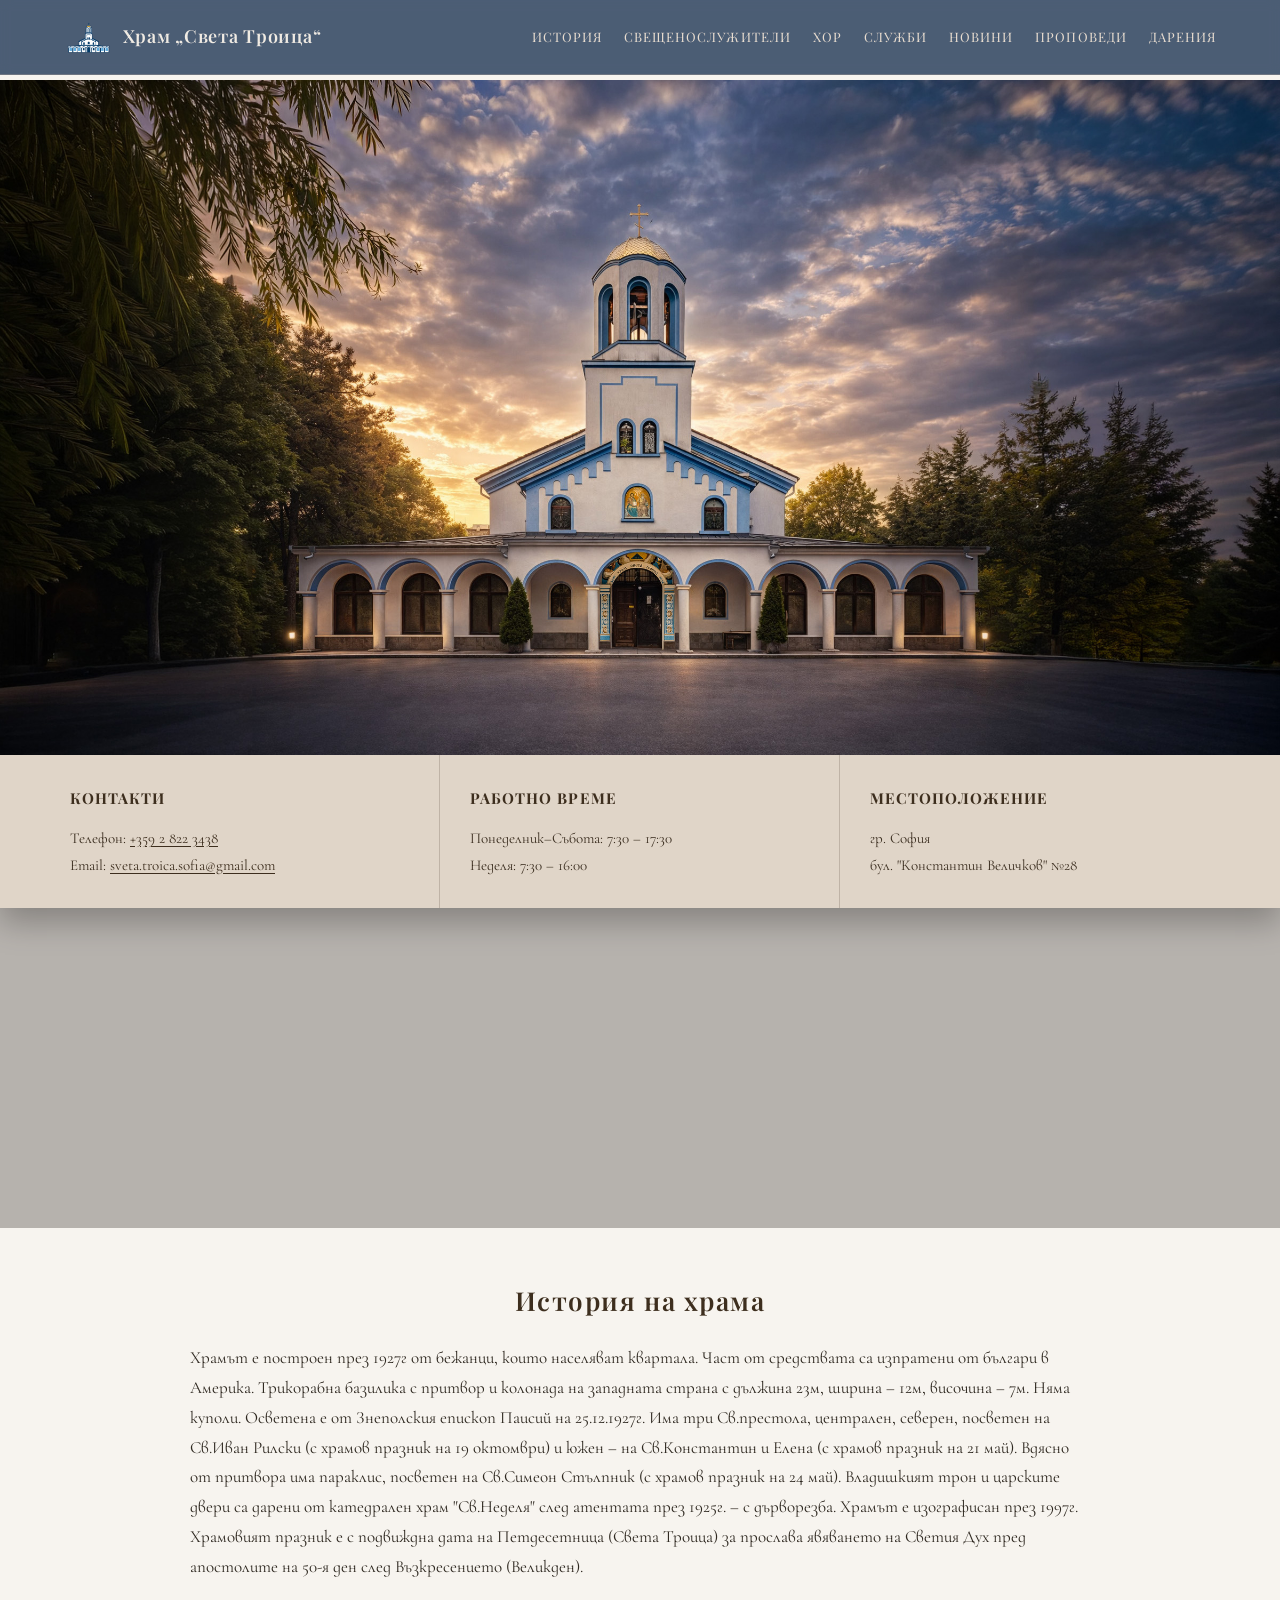
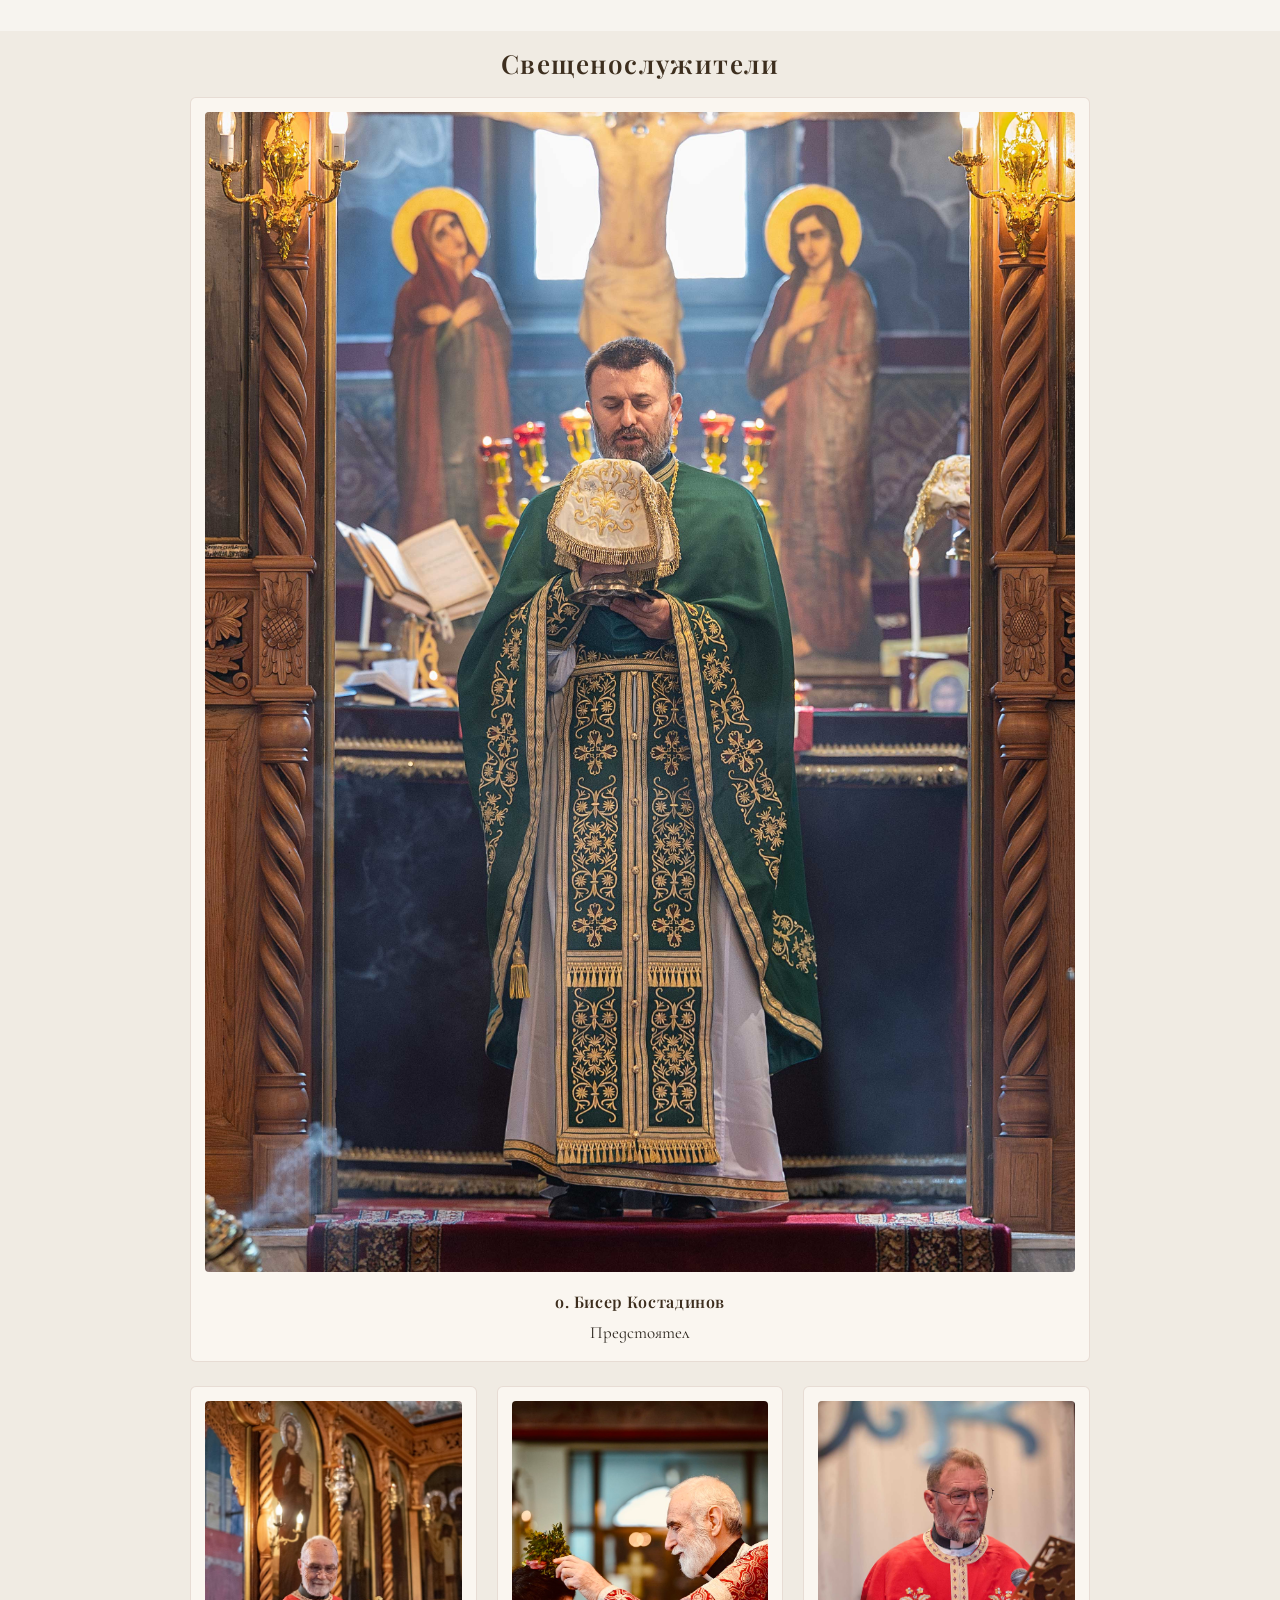
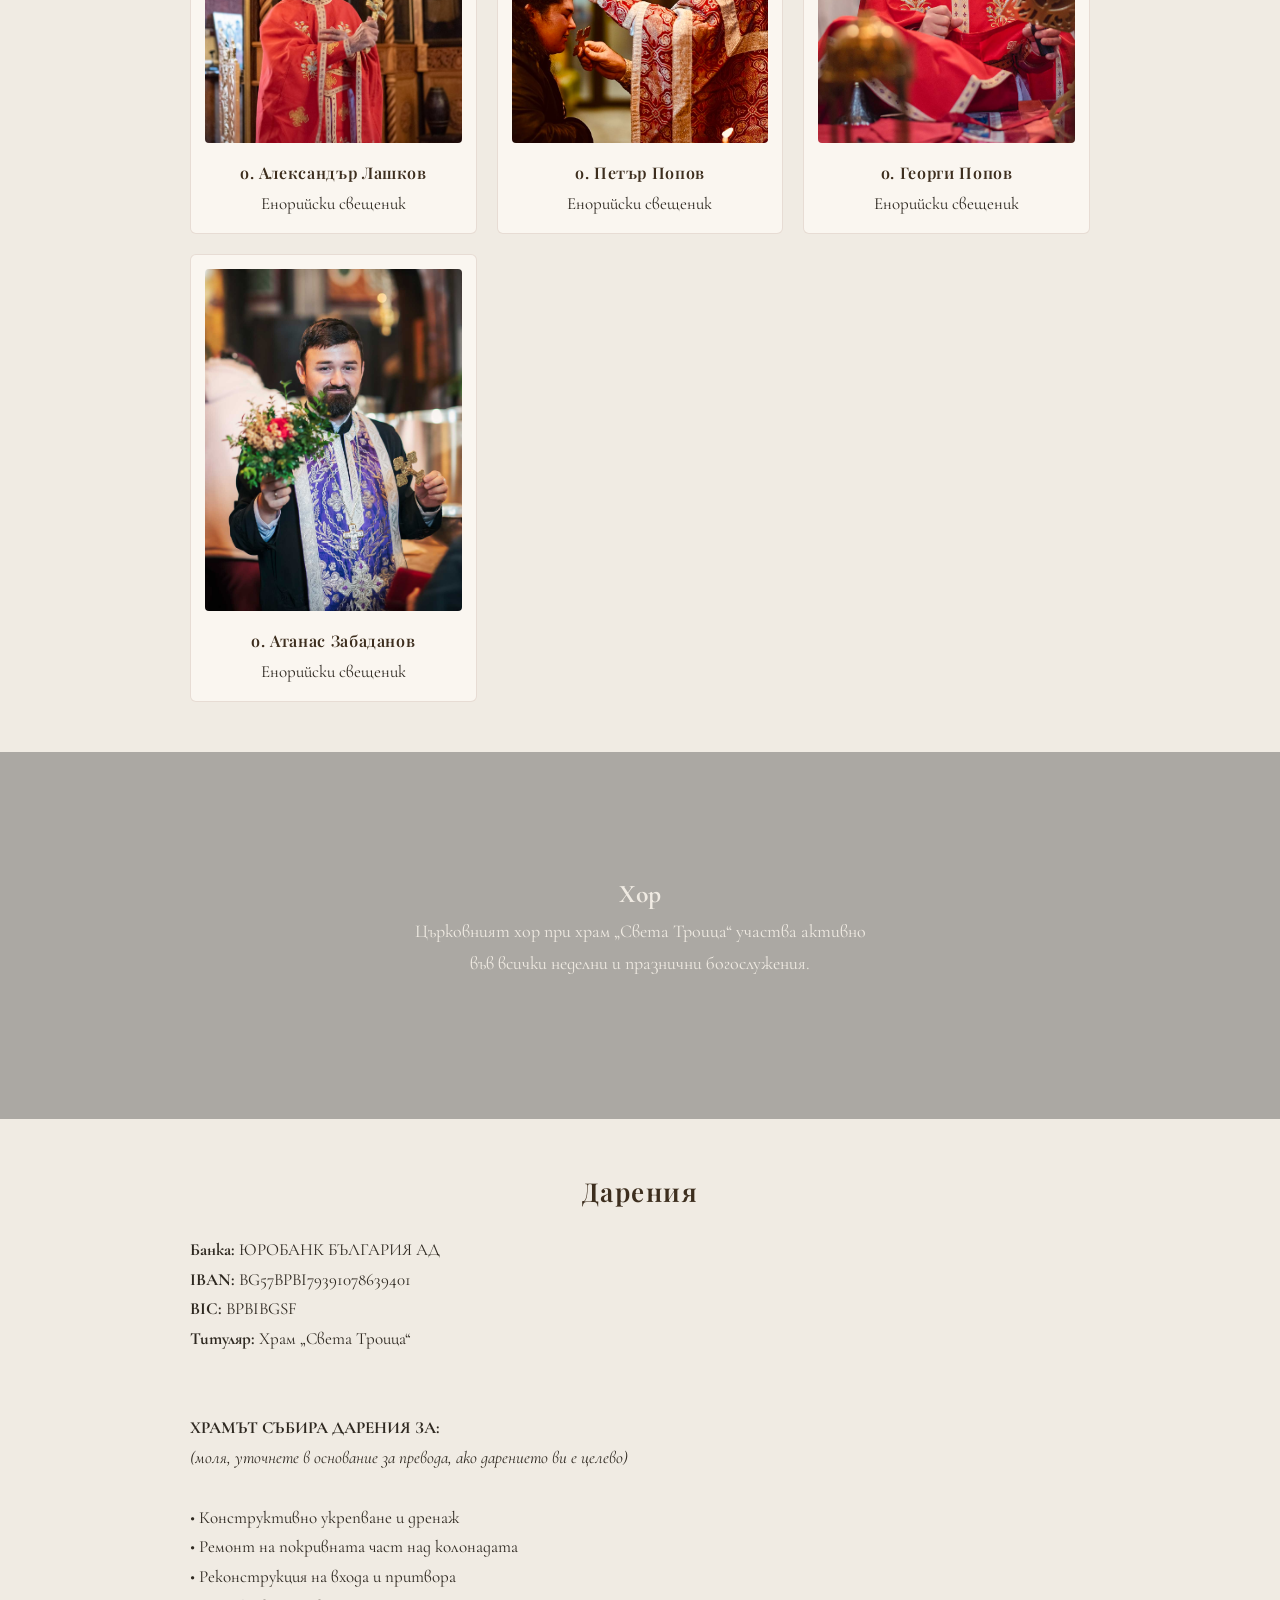
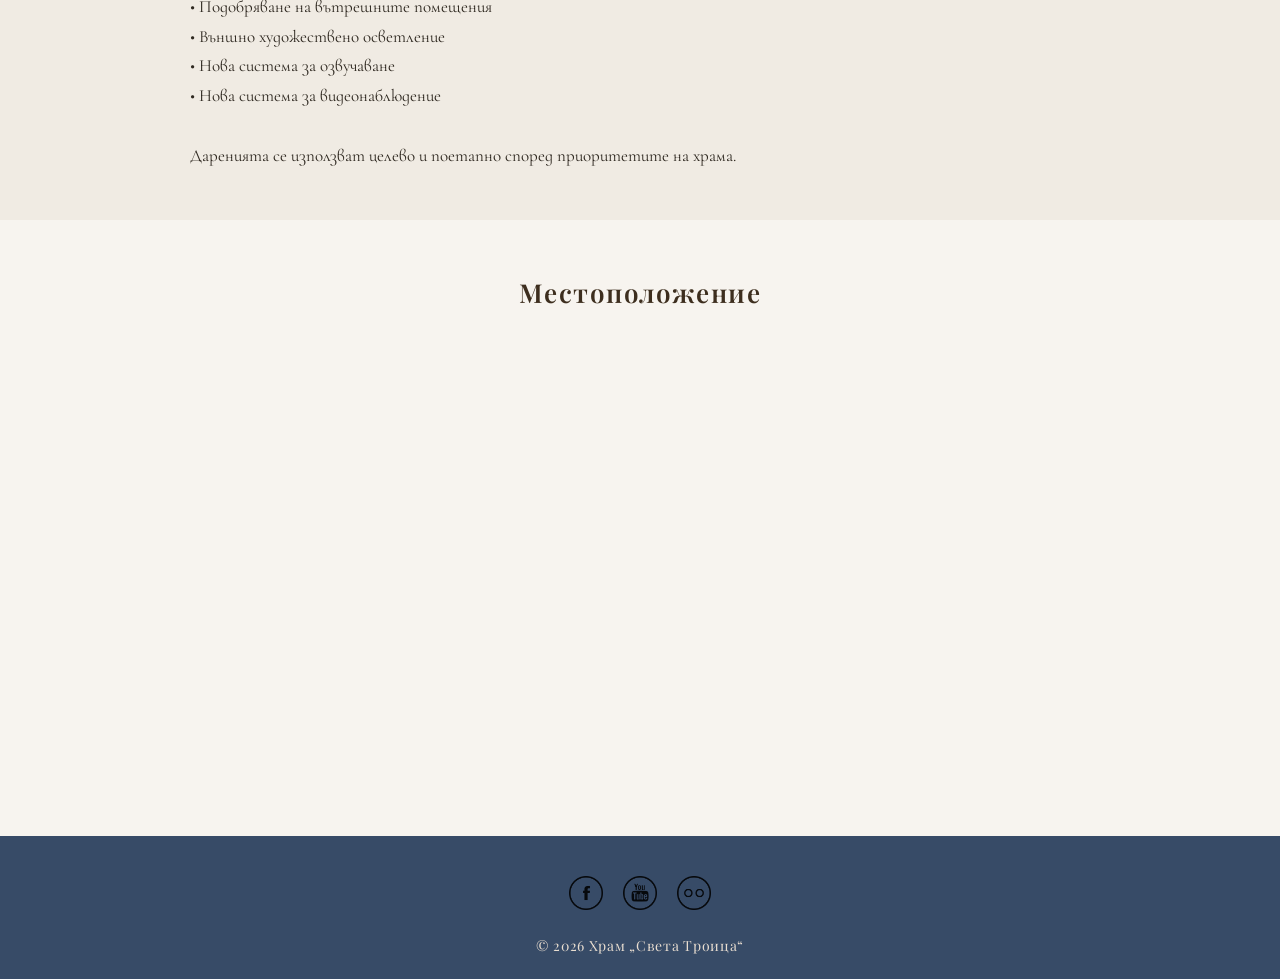
==== index.html @ 2661fd7b "Initial commit – Храм Света Троица website" ====
<!DOCTYPE html>
<html lang="bg">
<head>
  <meta charset="UTF-8">

  <title>Храм „Света Троица“ – София | Контакти, история, дарения</title>

  <meta name="viewport" content="width=device-width, initial-scale=1.0">

  <meta name="description" content="Официален сайт на православен храм „Света Троица“ – София (бул. Константин Величков 28). История, свещенослужители, хор, дарения и контакти.">
  <meta name="robots" content="index,follow,max-image-preview:large,max-snippet:-1,max-video-preview:-1">

  <!-- Canonical (важно) -->
  <link rel="canonical" href="https://svetatroica.com/">

  <!-- Language -->
  <meta http-equiv="content-language" content="bg">
  <link rel="alternate" hreflang="bg" href="https://svetatroica.com/">

  <!-- Favicon -->
  <link rel="icon" type="image/png" href="/favicon.png">
  <link rel="apple-touch-icon" href="/favicon.png">

  <!-- Open Graph (Facebook) -->
  <meta property="og:locale" content="bg_BG">
  <meta property="og:type" content="website">
  <meta property="og:title" content="Храм „Света Троица“ – София">
  <meta property="og:description" content="История, свещенослужители, хор, дарения и контакти.">
  <meta property="og:url" content="https://svetatroica.com/">
  <meta property="og:site_name" content="Храм „Света Троица“">
  <meta property="og:image" content="https://svetatroica.com/images/og-cover.jpg">
  <meta property="og:image:width" content="1200">
  <meta property="og:image:height" content="630">

  <!-- Twitter -->
  <meta name="twitter:card" content="summary_large_image">
  <meta name="twitter:title" content="Храм „Света Троица“ – София">
  <meta name="twitter:description" content="Официален сайт. Контакти, история, свещенослужители, хор, дарения.">
  <meta name="twitter:image" content="https://svetatroica.com/images/og-cover.jpg">

  <!-- Fonts -->
  <link rel="preconnect" href="https://fonts.googleapis.com">
  <link rel="preconnect" href="https://fonts.gstatic.com" crossorigin>
  <link href="https://fonts.googleapis.com/css2?family=Playfair+Display:ital,wght@0,400;0,600;0,700;1,400&family=Cormorant+Garamond:ital,wght@0,400;0,500;0,600;1,400&display=swap" rel="stylesheet">

  <!-- CSS -->
  <link rel="stylesheet" href="css/style.css">

  <!-- Structured Data (виж точка 2) -->
  <script type="application/ld+json">
  {
    "@context": "https://schema.org",
    "@graph": [
      {
        "@type": "WebSite",
        "@id": "https://svetatroica.com/#website",
        "url": "https://svetatroica.com/",
        "name": "Храм „Света Троица“",
        "inLanguage": "bg"
      },
      {
        "@type": "PlaceOfWorship",
        "@id": "https://svetatroica.com/#place",
        "name": "Храм „Света Троица“",
        "url": "https://svetatroica.com/",
        "telephone": "+35928223438",
        "email": "sveta.troica.sofia@gmail.com",
        "image": "https://svetatroica.com/images/hero.jpg",
        "address": {
          "@type": "PostalAddress",
          "addressCountry": "BG",
          "addressLocality": "София",
          "streetAddress": "бул. „Константин Величков“ 28"
        },
        "geo": {
          "@type": "GeoCoordinates",
          "latitude": 42.7041991,
          "longitude": 23.2977231
        },
        "sameAs": [
          "https://www.facebook.com/sveta.troica.sofia",
          "https://www.youtube.com/@SvetaTroica"
        ]
      }
    ]
  }
  </script>
</head>

<body id="top">

<header class="site-header">
    <div class="header-inner">
        <div class="logo">
            <a href="#top">
                <img src="images/logo.png" alt="Храм Света Троица" loading="lazy">
                <span>Храм „Света Троица“</span>
            </a>
        </div>

    <button class="hamburger" id="hamburger"
            aria-label="Отвори меню"
            aria-controls="main-menu"
            aria-expanded="false"
            type="button">
      <span></span><span></span><span></span>
    </button>

    <nav class="main-nav" id="main-menu">
      <ul>
        <li><a href="#history">История</a></li>
        <li><a href="#clergy">Свещенослужители</a></li>
        <li><a href="#musician">Хор</a></li>
        <li><a href="sedmichno-razpisanie.html">Служби</a></li>
        <li><a href="novini.html">Новини</a></li>
        <li><a href="propovedi.html">Проповеди</a></li>
        <li><a href="#donations">Дарения</a></li>
      </ul>
    </nav>
    
    </div>
</header>

<section class="hero-full"></section>

<section class="info-bar-full">
    <div class="info-bar-inner">
        <div class="info-box">
            <h3>Контакти</h3>
            <p>Телефон: <a href="tel:+35928223438" class="phone-link">+359 2 822 3438</a></p>
            <p>Email: <a id="emailLink"></a></p>
        </div>

        <div class="info-box">
            <h3>Работно време</h3>
            <p>Понеделник–Събота: 7:30 – 17:30</p>
            <p>Неделя: 7:30 – 16:00</p>
        </div>

        <div class="info-box">
            <h3>Местоположение</h3>
            <p>гр. София</p>
            <p>бул. "Константин Величков" №28</p>
        </div>
    </div>
</section>

<section class="image-divider">
    <div class="image-divider-overlay"></div>
</section>

<section id="history" class="section light">
    <div class="section-inner">
        <h2>История на храма</h2>
        <p>
Храмът е построен през 1927г от бежанци, които населяват квартала. Част от средствата са изпратени от българи в Америка.
Трикорабна базилика с притвор и колонада на западната страна с дължина 23м, ширина – 12м, височина – 7м. Няма куполи. Осветена е от Знеполския епископ Паисий на 25.12.1927г.

Има три Св.престола, централен, северен, посветен на Св.Иван Рилски (с храмов празник на 19 октомври) и южен – на Св.Константин и Елена (с храмов празник на 21 май). Вдясно от притвора има параклис, посветен на Св.Симеон Стълпник (с храмов празник на 24 май). Владишкият трон и царските двери са дарени от катедрален храм "Св.Неделя" след атентата през 1925г. – с дърворезба.
Храмът е изографисан през 1997г.

Храмовият празник е с подвиждна дата на Петдесетница (Света Троица) за прослава явяването на Светия Дух пред апостолите на 50-я ден след Възкресението (Великден).        </p>
    </div>
</section>

<section id="clergy" class="section">
    <div class="section-inner">
        <h2>Свещенослужители</h2>

        <div class="clergy-card">
            <img src="images/priest5.jpg" alt="Свещеник" loading="lazy">
            <h3>о. Бисер Костадинов</h3>
            <p>Предстоятел</p>
        </div>

        <div class="clergy-grid">
            <div class="clergy-card">
                <img src="images/priest1.jpg" alt="Свещеник" loading="lazy">
                <h3>о. Александър Лашков</h3>
                <p>Енорийски свещеник</p>
            </div>

            <div class="clergy-card">
                <img src="images/priest2-a.jpg" alt="Свещеник" loading="lazy">
                <h3>о. Петър Попов</h3>
                <p>Енорийски свещеник</p>
            </div>

            <div class="clergy-card">
                <img src="images/priest3.jpg" alt="Свещеник" loading="lazy">
                <h3>о. Георги Попов</h3>
                <p>Енорийски свещеник</p>
            </div>

            <div class="clergy-card">
                <img src="images/priest4.jpg" alt="Свещеник" loading="lazy">
                <h3>о. Атанас Забаданов</h3>
                <p>Енорийски свещеник</p>
            </div>
        </div>
    </div>
</section>

<section id="musician" class="choir-section">
    <div class="choir-overlay"></div>

    <div class="section-inner choir-inner">
        <h2>Хор</h2>

        <div class="choir-text">
            <p>
                Църковният хор при храм „Света Троица“ участва активно<br>
                във всички неделни и празнични богослужения.
            </p>
        </div>
    </div>
</section>

<section id="donations" class="section">
    <div class="section-inner">
        <h2>Дарения</h2>
        <p><strong>Банка:</strong> ЮРОБАНК БЪЛГАРИЯ АД</p>
        <p><strong>IBAN:</strong> BG57BPBI79391078639401</p>
        <p><strong>BIC:</strong> BPBIBGSF</p>
        <p><strong>Титуляр:</strong> Храм „Света Троица“</p>
        <br><br>
        <p><strong>ХРАМЪТ СЪБИРА ДАРЕНИЯ ЗА:</strong></p><p><i>(моля, уточнете в основание за превода, ако дарението ви е целево)</i></p>
        <br><p></p>
        <p>• Конструктивно укрепване и дренаж</p>
        <p>• Ремонт на покривната част над колонадата</p>
        <p>• Реконструкция на входа и притвора</p>
        <p>• Подобряване на вътрешните помещения</p>
        <p>• Външно художествено осветление</p>
        <p>• Нова система за озвучаване</p>
        <p>• Нова система за видеонаблюдение</p>
        <p></p><br>
        <p>Даренията се използват целево и поетапно според приоритетите на храма.</p>
    </div>
</section>

<section id="contact" class="section light">
    <div class="section-inner">
        <h2>Местоположение</h2>
        <section class="map-full">
            <iframe
                src="https://www.google.com/maps/embed?pb=!1m14!1m12!1m3!1d816.5026590403425!2d23.297723137511618!3d42.704199076669816!2m3!1f0!2f0!3f0!3m2!1i1024!2i768!4f13.1!5e1!3m2!1sbg!2sbg!4v1768508680364!5m2!1sbg!2sbg"
                loading="lazy"
                referrerpolicy="no-referrer-when-downgrade">
            </iframe>
        </section>
    </div>
</section>

<footer class="site-footer">
    <div class="social-links">
        <a href="https://www.facebook.com/sveta.troica.sofia" target="_blank" rel="noopener">
            <img src="images/facebook.png" alt="Facebook">
        </a>

        <a href="https://www.youtube.com/@SvetaTroica" target="_blank" rel="noopener">
            <img src="images/youtube.png" alt="YouTube">
        </a>

        <a href="http://www.flickr.com/photos/svetatroicasofia/" target="_blank" rel="noopener">
            <img src="images/flickr.png" alt="Flickr">
        </a>
</div>

    <p><br>© 2026 Храм „Света Троица“</p>
</footer>

<script src="js/main.js"></script>

<script>
  (function () {
    const user = "sveta.troica.sofia";
    const domain = "gmail.com";
    const email = user + "@" + domain;

    const a = document.getElementById("emailLink");
    a.href = "mailto:" + email;
    a.textContent = email;
  })();
</script>

<div id="lightbox" class="lightbox">
    <span class="lightbox-close">&times;</span>
    <img class="lightbox-image" src="" alt="">
</div>

</body>
</html>
---- css/style.css ----
/* =========================
   THEME  — palette drawn from hero.jpg
   Sky / deep slate-blue  : #304060 → #3d5070
   Church stone / warm sand: #c0b0a0 → #e8ddd0
   Dusty rose accent       : #a08080 → #b09080
   Dark text               : #1e1a16
========================= */
:root {
  /* backgrounds */
  --stone-light:   #f0ebe3;   /* lightest warm stone — section bg */
  --stone-lighter: #f7f4ef;   /* near-white stone — alternate section */
  --stone-mid:     #e0d5c8;   /* mid stone — info bar, borders */

  /* accent */
  --gold-accent:   #b09080;   /* dusty rose-terracotta from church walls */
  --gold-accent-light: #c8b4a4;

  /* header / footer — deep slate-blue sky */
  --header-bg:        rgba(52, 72, 100, 0.88);
  --header-bg-strong: rgba(52, 72, 100, 0.98);
  --header-border:    rgba(192, 176, 160, 0.30);

  /* text */
  --text-dark:  #1e1a16;      /* near-black warm */
  --text-body:  #2e2820;
  --title:      #3d2e1e;      /* deep warm brown — headings */

  scroll-padding-top: 32px;
}

section[id] {
  scroll-margin-top: 32px;
}

/* =========================
   RESET + BASE
========================= */
* { margin: 0; padding: 0; box-sizing: border-box; }

html { scroll-behavior: auto; }
html, body { width: 100%; overflow-x: hidden; }

body {
  font-family: 'Cormorant Garamond', Georgia, serif;
  font-size: 17px;
  line-height: 1.75;
  color: var(--text-body);
  background: var(--stone-lighter);
  padding-top: 0;
}

img, iframe { max-width: 100%; }

/* =========================
   HEADER
========================= */
.site-header {
  position: fixed;
  top: 0;
  left: 0;
  width: 100%;
  background: var(--header-bg);
  backdrop-filter: blur(6px);
  border-bottom: 1px solid var(--header-border);
  z-index: 1000;
}

.header-inner {
  max-width: 1200px;
  margin: 0 auto;
  padding: 20px 24px;
  display: flex;
  justify-content: space-between;
  align-items: center;
  gap: 12px;
}

.logo a {
  display: flex;
  align-items: center;
  gap: 10px;
  text-decoration: none;
  color: #f0ebe3;
  font-family: 'Playfair Display', serif;
  font-size: 18px;
  font-weight: 600;
  letter-spacing: 0.04em;
}

.logo img {
  height: 34px;
  width: auto;
}

.logo span { white-space: nowrap; }

/* =========================
   NAV (DESKTOP)
========================= */
.main-nav ul {
  list-style: none;
  display: flex;
  gap: 22px;
  align-items: center;
}

.main-nav a {
  text-decoration: none;
  color: #e8ddd0;
  font-family: 'Playfair Display', serif;
  font-size: 13px;
  letter-spacing: 0.08em;
  text-transform: uppercase;
  transition: color 0.2s ease;
}

.main-nav a:hover { color: var(--gold-accent-light); }

/* =========================
   HAMBURGER
========================= */
.hamburger {
  display: none;
  width: 44px;
  height: 44px;
  border: 0;
  background: transparent;
  cursor: pointer;
  flex-direction: column;
  justify-content: center;
  align-items: center;
  gap: 6px;
}

.hamburger span {
  width: 26px;
  height: 3px;
  background: #e8ddd0;
  border-radius: 2px;
}

/* =========================
   HERO
========================= */
.hero-full {
  position: relative;
  height: 75vh;
  background-image: url("../images/hero.jpg");
  background-size: cover;
  background-position: center 30%;
  margin-top: 80px;        /* push below the fixed header */
}


/* =========================
   SECTIONS
========================= */
.section {
  padding: 50px 20px;
  background: var(--stone-light);
}

.section.light { background: var(--stone-lighter); }

.section-inner {
  max-width: 900px;
  margin: 0 auto;
}

.section h2 {
  font-family: 'Playfair Display', serif;
  font-size: 26px;
  font-weight: 600;
  letter-spacing: 0.06em;
  margin-bottom: 20px;
  text-align: center;
  color: var(--title);
}

/* =========================
   GALLERY (if used)
========================= */
.gallery-grid {
  display: grid;
  grid-template-columns: repeat(auto-fit, minmax(260px, 1fr));
  gap: 20px;
  margin-top: 30px;
}

.gallery-grid img {
  border: 3px solid rgba(176,144,128,0.55);
  border-radius: 2px;
  width: 100%;
  height: 200px;
  object-fit: cover;
  cursor: pointer;
}

.horizontal-gallery {
  display: flex;
  gap: 20px;
  overflow-x: auto;
  padding: 20px 0;
  scroll-snap-type: x mandatory;
  -webkit-overflow-scrolling: touch;
}

.horizontal-gallery img {
  flex: 0 0 auto;
  width: 320px;
  height: 220px;
  object-fit: cover;
  border-radius: 4px;
  scroll-snap-align: start;
  box-shadow: 0 6px 14px rgba(0,0,0,0.18);
}

.horizontal-gallery::-webkit-scrollbar { height: 8px; }
.horizontal-gallery::-webkit-scrollbar-thumb {
  background: rgba(176,144,128,0.55);
  border-radius: 4px;
}
.horizontal-gallery::-webkit-scrollbar-track { background: transparent; }

/* =========================
   CLERGY
========================= */
#clergy {
  padding-top: 10px;
}

#clergy h2 {
  margin-bottom: 10px;
}

.clergy-grid {
  display: grid;
  grid-template-columns: repeat(auto-fit, minmax(240px, 1fr));
  gap: 20px;
  margin-top: 24px;
}

.clergy-card {
  text-align: center;
  background: rgba(255,252,248,0.65);
  padding: 14px;
  border-radius: 6px;
  border: 1px solid rgba(176,144,128,0.25);
}

.clergy-card img {
  width: 100%;
  aspect-ratio: 3 / 4;
  object-fit: cover;
  object-position: center top;
  border-radius: 4px;
}

.clergy-card h3 {
  font-family: 'Playfair Display', serif;
  font-size: 16px;
  font-weight: 600;
  letter-spacing: 0.04em;
  margin-top: 6px;
  margin-bottom: 2px;
  color: var(--title);
}

/* =========================
   INFO BAR
========================= */
.info-bar-full {
  width: 100%;
  background: var(--stone-mid);
  box-shadow: 0 14px 30px rgba(0,0,0,0.28);
  z-index: 10;
}

.info-bar-inner {
  max-width: 1200px;
  margin: 0 auto;
  display: grid;
  grid-template-columns: repeat(3, 1fr);
}

.info-box {
  background: var(--stone-mid);
  color: var(--text-dark);
  padding: 30px;
  border-right: 1px solid rgba(61,46,30,0.20);
}

.info-box:last-child { border-right: none; }

.info-box h3 {
  font-family: 'Playfair Display', serif;
  font-size: 15px;
  letter-spacing: 0.07em;
  text-transform: uppercase;
  margin-bottom: 14px;
  color: var(--title);
}

.info-box p {
  color: #3b2e20;
  font-size: 15px;
}

.info-box a {
  color: var(--title);
  text-decoration: underline;
  text-underline-offset: 3px;
}

.phone-link {
  white-space: nowrap;
}

@media (max-width: 768px) {
  .phone-link {
    display: inline-block;
    background: var(--gold-accent);
    color: #fff !important;
    text-decoration: none;
    padding: 8px 20px;
    border-radius: 5px;
    font-weight: 600;
    font-size: 16px;
    margin-top: 6px;
    transition: background 0.2s;
  }

  .phone-link:active {
    background: #7a5d4d;
  }
}

/* =========================
   IMAGE DIVIDER
========================= */
.image-divider {
  width: 100%;
  height: 320px;
  position: relative;
  background-image: url("../images/divider.jpg");
  background-size: cover;
  background-position: center;
  background-attachment: fixed;
}

.image-divider::after {
  content: "";
  position: absolute;
  inset: 0;
  background: rgba(30,26,22,0.30);
}

/* =========================
   CHOIR SECTION
========================= */
.choir-section {
  position: relative;
  background-image: url("../images/choir.jpg");
  background-size: cover;
  background-position: center;
  background-attachment: fixed;
  padding: 120px 0;
  color: #f0ebe3;
}

.choir-overlay {
  position: absolute;
  inset: 0;
  background: rgba(30,26,22,0.35);
}

.choir-inner {
  position: relative;
  z-index: 2;
  text-align: center;
  max-width: 800px;
}

.choir-inner h2 {
  color: #f0ebe3;
}

.choir-text p {
  margin-bottom: 20px;
  font-size: 18px;
  line-height: 1.75;
  color: #f0ebe3;
}

/* =========================
   MAP
========================= */
.map-full {
  width: 100vw;
  position: relative;
  left: 50%;
  right: 50%;
  margin-left: -50vw;
  margin-right: -50vw;
  height: 450px;
}

.map-full iframe {
  width: 100%;
  height: 100%;
  border: 0;
  display: block;
}

/* =========================
   FOOTER + SOCIAL
========================= */
.site-footer {
  background: var(--header-bg-strong);
  color: #e8ddd0;
  text-align: center;
  padding: 20px;
  font-size: 14px;
  font-family: 'Playfair Display', serif;
  letter-spacing: 0.05em;
}

.social-links {
  margin-top: 20px;
  display: flex;
  justify-content: center;
  gap: 20px;
}

.social-links a {
  display: inline-flex;
  align-items: center;
  justify-content: center;
}

.social-links img {
  width: 34px;
  height: 34px;
  object-fit: contain;
  opacity: 0.88;
  transition: transform 0.2s ease, opacity 0.2s ease;
}

.social-links a:hover img {
  transform: scale(1.12);
  opacity: 1;
  filter: drop-shadow(0 0 6px rgba(192,176,160,0.65));
}

/* =========================
   LIGHTBOX
========================= */
.lightbox {
  position: fixed;
  inset: 0;
  background: rgba(0,0,0,0.92);
  display: none;
  align-items: center;
  justify-content: center;
  z-index: 9999;
}

.lightbox img {
  max-width: 90%;
  max-height: 90%;
  object-fit: contain;
  box-shadow: 0 0 40px rgba(0,0,0,0.6);
}

.lightbox.active { display: flex; }

.lightbox-close {
  position: absolute;
  top: 25px;
  right: 35px;
  font-size: 40px;
  color: #e8ddd0;
  cursor: pointer;
  font-weight: 300;
}

/* =========================
   MOBILE
========================= */
@media (max-width: 768px) {
  .hero-full {
    margin-top: -72px;
  }

  .logo a {
    font-size: 15px;
  }

  .logo span {
    white-space: normal;
    line-height: 1.2;
  }

  .hamburger { display: flex; }

  .main-nav {
    position: fixed;
    top: 72px;
    left: 0;
    width: 100%;
    display: none;
    background: var(--header-bg-strong);
    backdrop-filter: blur(6px);
    -webkit-backdrop-filter: blur(6px);
    border-bottom: 1px solid var(--header-border);
  }

  .main-nav.active { display: block; }

  .main-nav ul {
    flex-direction: column;
    padding: 16px 20px;
    gap: 14px;
  }

  .info-bar-inner { grid-template-columns: 1fr; }
  .info-box {
    border-right: none;
    border-bottom: 1px solid rgba(61,46,30,0.15);
  }
  .info-box:last-child { border-bottom: none; }

  .map-full { height: 300px; }
  .image-divider { height: 220px; background-attachment: scroll; }
  .choir-section { background-attachment: scroll; padding: 80px 0; }

  .section { padding: 40px 18px; }
  .section h2 { font-size: 22px; }

  .clergy-card img {
    height: auto;
    aspect-ratio: 3 / 4;
    object-fit: cover;
    object-position: center top;
  }

  .hero-full {
    height: 60vh;
    margin-top: 72px;
  }
}
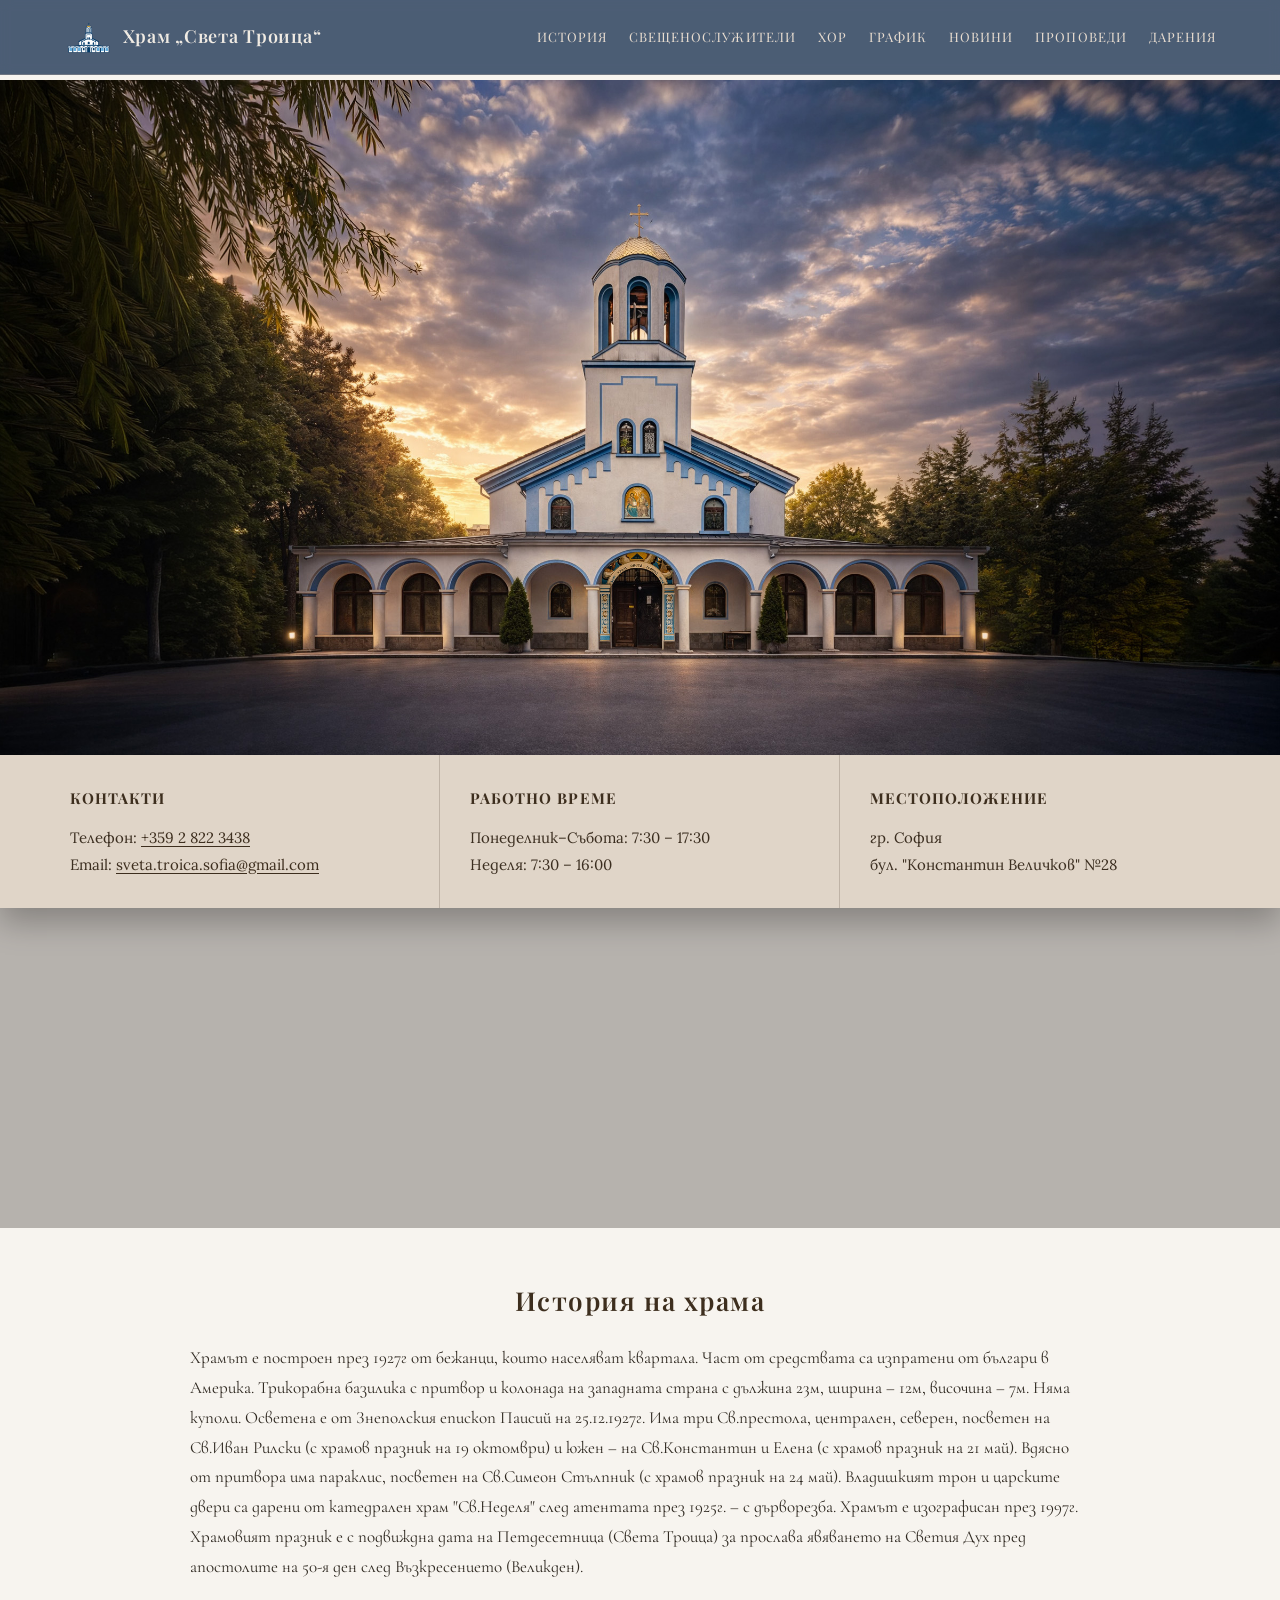
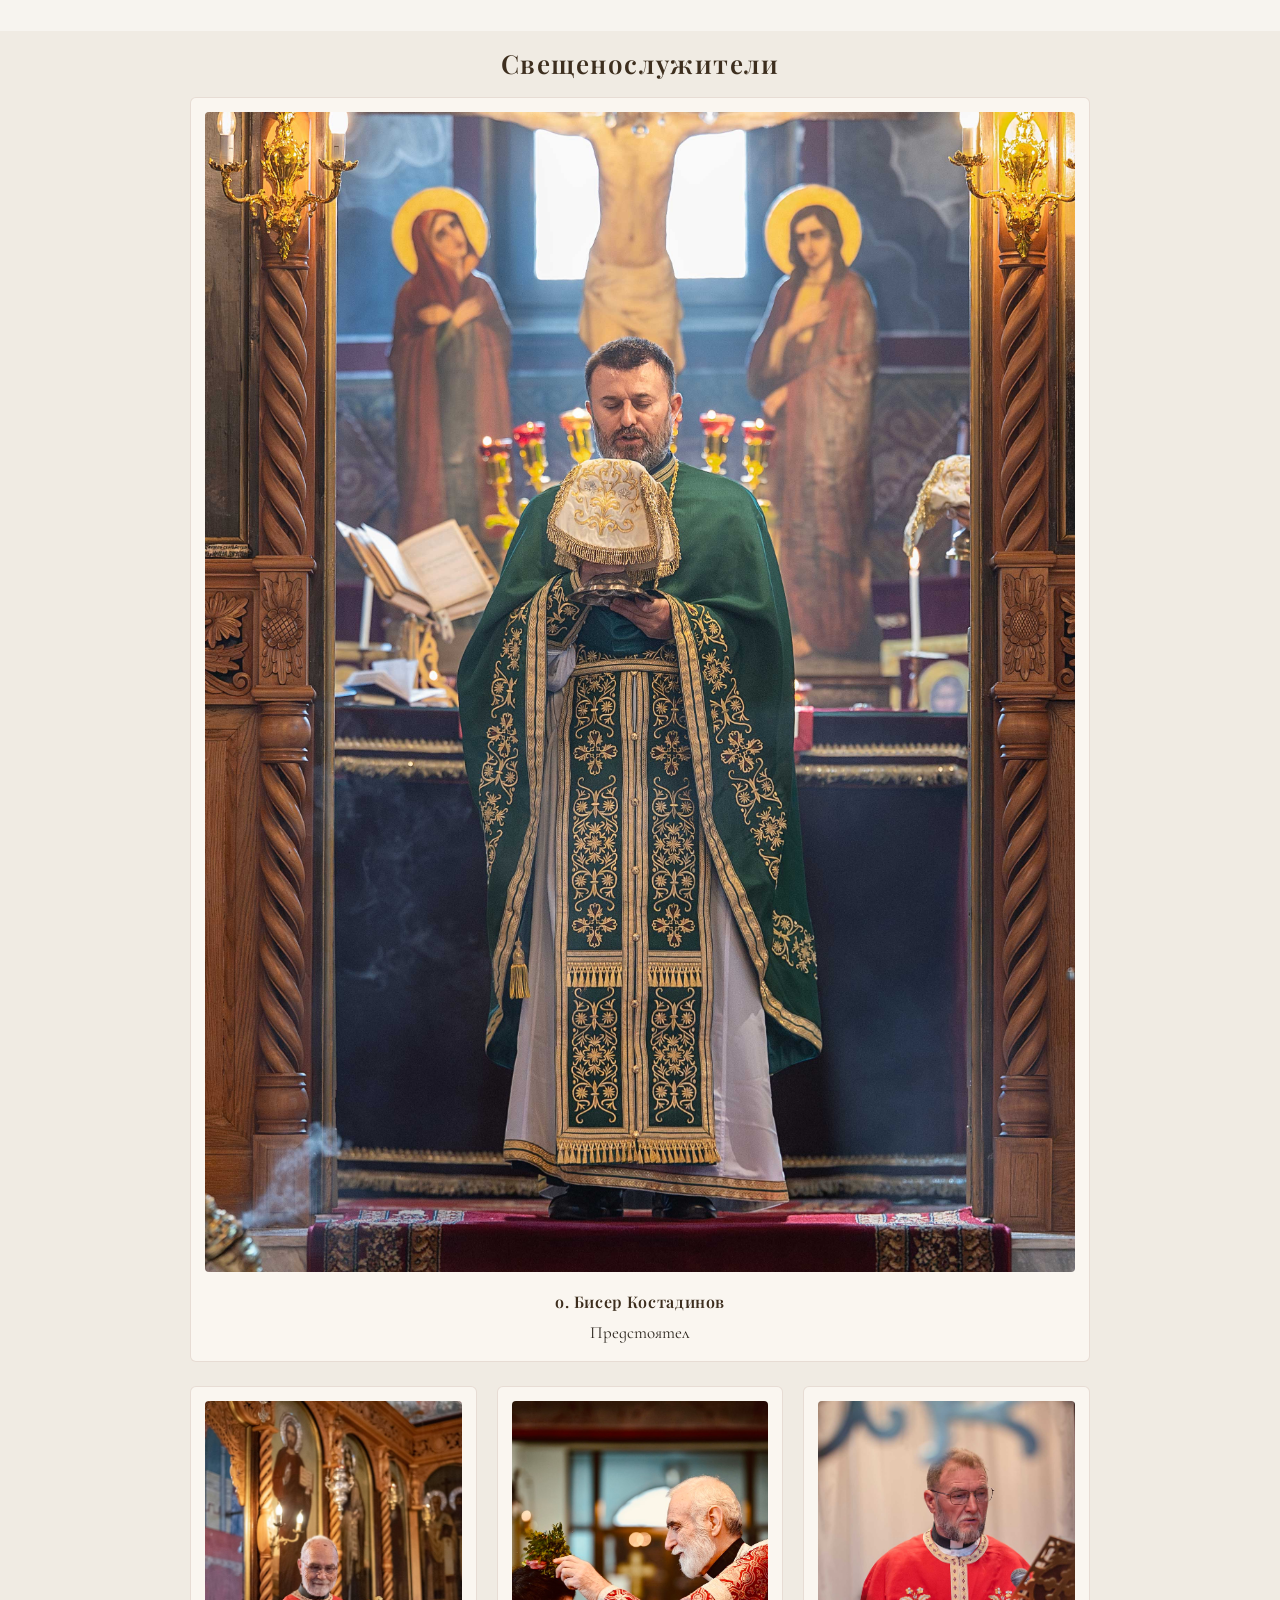
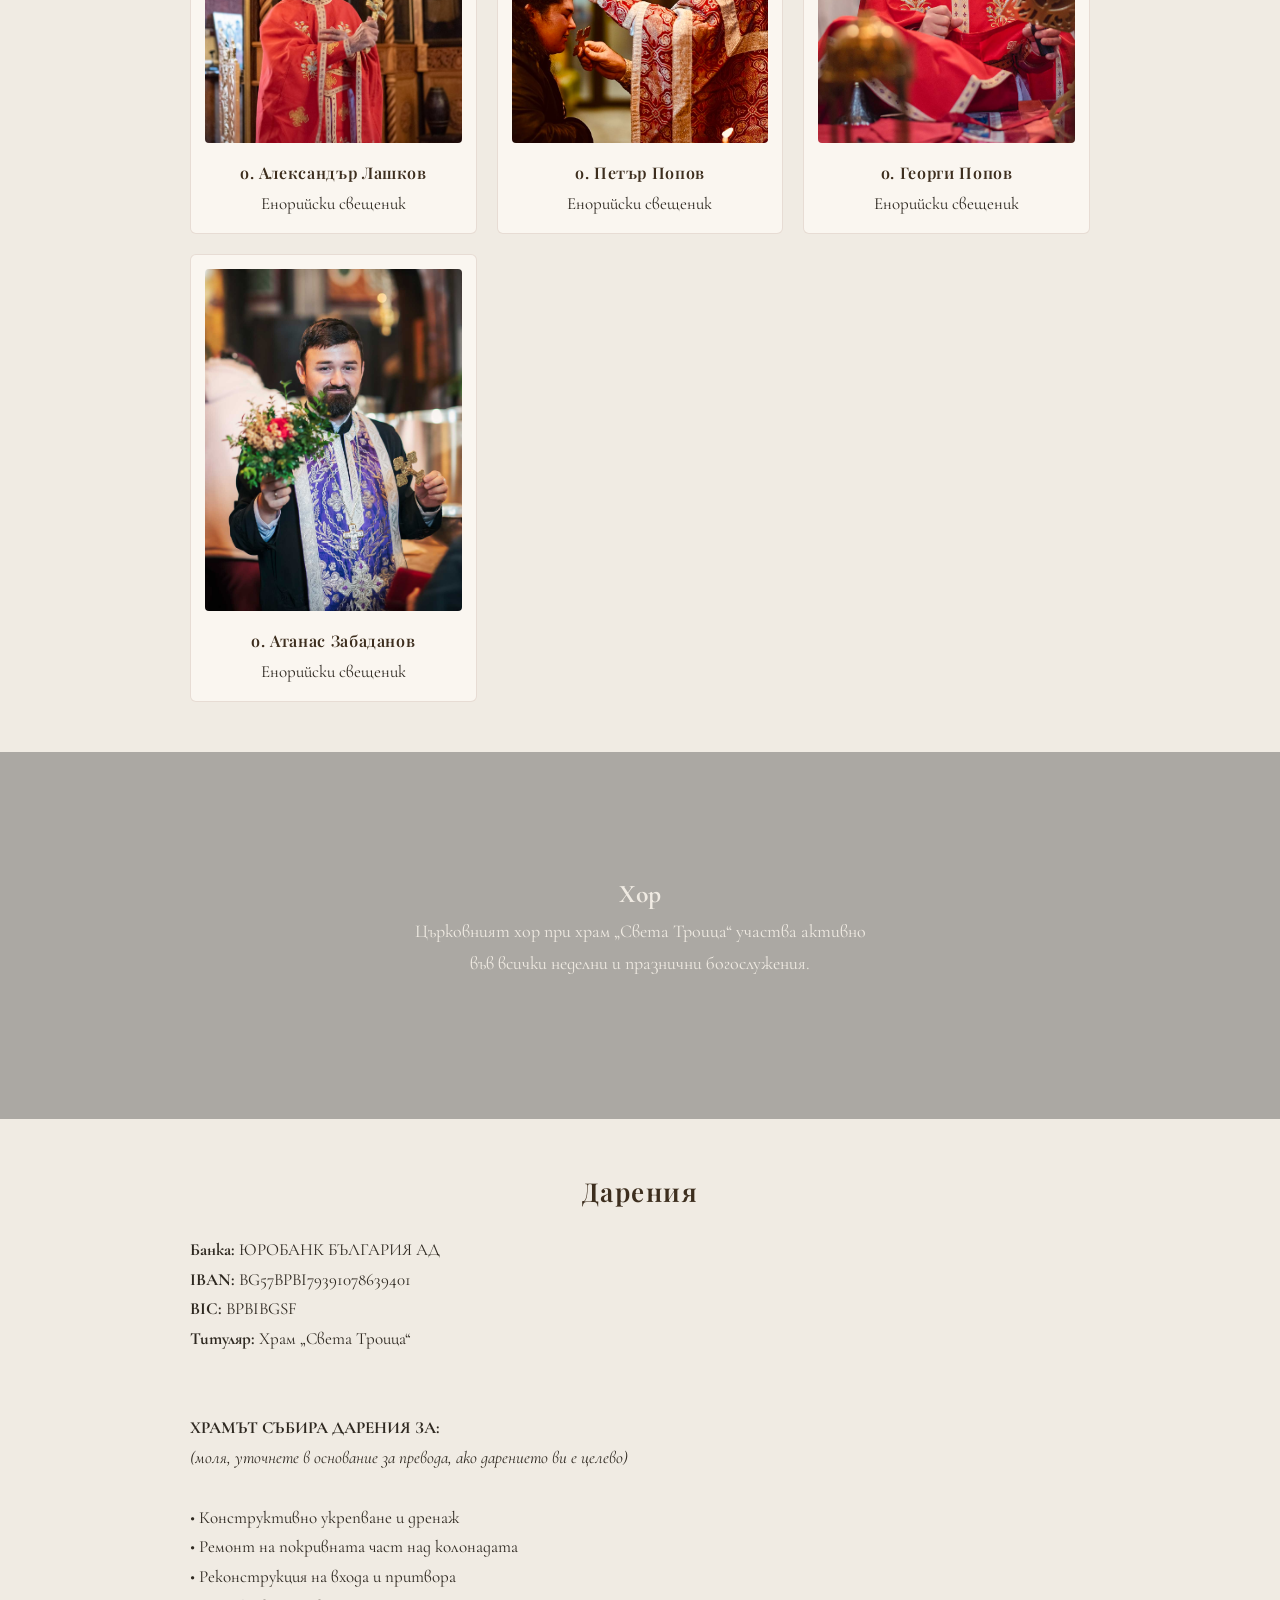
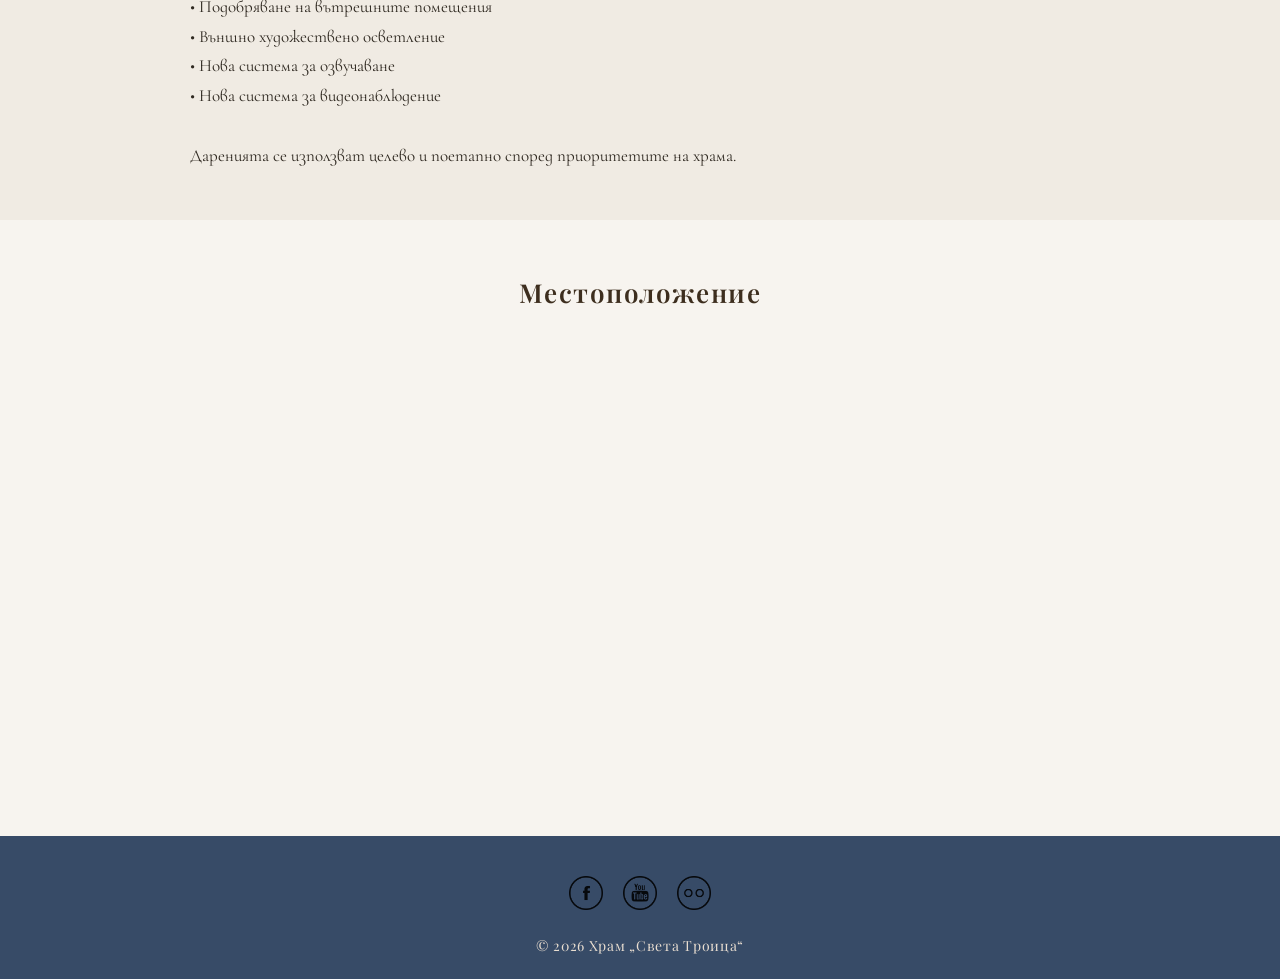
==== commit eb95724b: "small fixes in UI" ====
--- a/index.html
+++ b/index.html
@@ -41,7 +41,7 @@
   <!-- Fonts -->
   <link rel="preconnect" href="https://fonts.googleapis.com">
   <link rel="preconnect" href="https://fonts.gstatic.com" crossorigin>
-  <link href="https://fonts.googleapis.com/css2?family=Playfair+Display:ital,wght@0,400;0,600;0,700;1,400&family=Cormorant+Garamond:ital,wght@0,400;0,500;0,600;1,400&display=swap" rel="stylesheet">
+  <link href="https://fonts.googleapis.com/css2?family=Cormorant+Garamond:ital,wght@0,400;0,500;0,600;0,700;1,400&family=Playfair+Display:ital,wght@0,400;0,600;0,700;1,400&family=Lora:ital,wght@0,400;0,500;0,600;0,700;1,400&display=swap" rel="stylesheet">
 
   <!-- CSS -->
   <link rel="stylesheet" href="css/style.css">
@@ -111,7 +111,7 @@
         <li><a href="#history">История</a></li>
         <li><a href="#clergy">Свещенослужители</a></li>
         <li><a href="#musician">Хор</a></li>
-        <li><a href="sedmichno-razpisanie.html">Служби</a></li>
+        <li><a href="sedmichno-razpisanie.html">График</a></li>
         <li><a href="novini.html">Новини</a></li>
         <li><a href="propovedi.html">Проповеди</a></li>
         <li><a href="#donations">Дарения</a></li>
--- a/css/style.css
+++ b/css/style.css
@@ -304,6 +304,7 @@
 .info-box p {
   color: #3b2e20;
   font-size: 15px;
+  font-family: 'Lora', Georgia, serif;
 }
 
 .info-box a {
